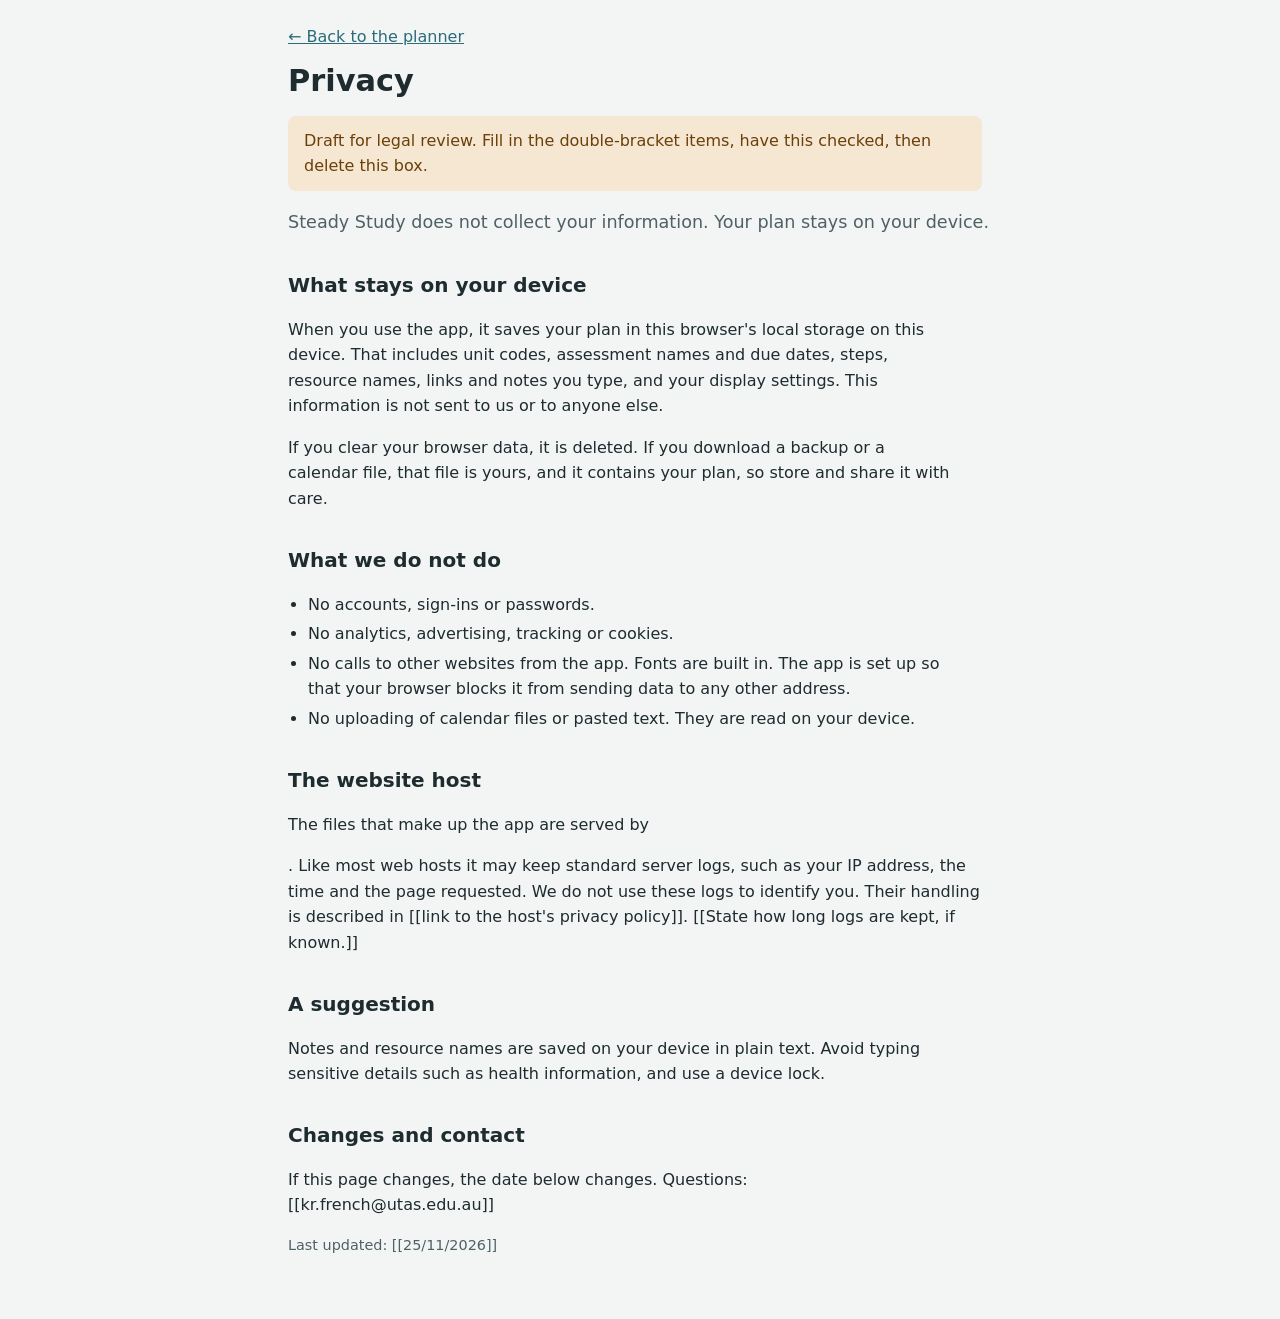
==== privacy.html @ 48f95076 "Add files via upload" ====
<!doctype html>
<html lang="en-AU">
<head>
<meta charset="utf-8">
<meta name="viewport" content="width=device-width, initial-scale=1, viewport-fit=cover">
<meta http-equiv="Content-Security-Policy" content="default-src 'self'; style-src 'self'; img-src 'self' data:; base-uri 'none'; form-action 'none'">
<meta name="theme-color" content="#F2F5F4" media="(prefers-color-scheme: light)">
<meta name="theme-color" content="#111A1C" media="(prefers-color-scheme: dark)">
<link rel="icon" href="icons/favicon.svg" type="image/svg+xml">
<link rel="stylesheet" href="page.css">
<title>Privacy - Steady Study</title>
<meta name="description" content="What Steady Study stores, where, and what it does not collect.">
</head>
<body>
<main class="doc">
  <a class="back" href="./">&larr; Back to the planner</a>
  <h1>Privacy</h1>
  <p class="draft">Draft for legal review. Fill in the double-bracket items, have this checked, then delete this box.</p>
  <p class="lede">Steady Study does not collect your information. Your plan stays on your device.</p>

  <h2>What stays on your device</h2>
  <p>When you use the app, it saves your plan in this browser's local storage on this device. That includes unit codes, assessment names and due dates, steps, resource names, links and notes you type, and your display settings. This information is not sent to us or to anyone else.</p>
  <p>If you clear your browser data, it is deleted. If you download a backup or a calendar file, that file is yours, and it contains your plan, so store and share it with care.</p>

  <h2>What we do not do</h2>
  <ul>
    <li>No accounts, sign-ins or passwords.</li>
    <li>No analytics, advertising, tracking or cookies.</li>
    <li>No calls to other websites from the app. Fonts are built in. The app is set up so that your browser blocks it from sending data to any other address.</li>
    <li>No uploading of calendar files or pasted text. They are read on your device.</li>
  </ul>

  <h2>The website host</h2>
  <p>The files that make up the app are served by <div [GitHUb]=""></div>. Like most web hosts it may keep standard server logs, such as your IP address, the time and the page requested. We do not use these logs to identify you. Their handling is described in [[link to the host's privacy policy]]. [[State how long logs are kept, if known.]]</p>

  <h2>A suggestion</h2>
  <p>Notes and resource names are saved on your device in plain text. Avoid typing sensitive details such as health information, and use a device lock.</p>

  <h2>Changes and contact</h2>
  <p>If this page changes, the date below changes. Questions: [[kr.french@utas.edu.au]]</p>
  <p class="updated">Last updated: [[25/11/2026]]</p>
</main>
</body>
</html>
---- page.css ----
/* Page chrome for the app shell and the About, Privacy and Terms pages. */
:root {
  --page-bg: #F2F5F4; --page-surface: #FFFFFF; --page-fg: #1E2B2F; --page-muted: #4F6166;
  --page-line: #CBD6D6; --page-accent: #2B6B7A; --page-warn-bg: #F6E7D2; --page-warn-fg: #6B3F08;
  --page-focus: #1A55C7;
  color-scheme: light dark;
}
@media (prefers-color-scheme: dark) {
  :root {
    --page-bg: #111A1C; --page-surface: #182427; --page-fg: #E4ECEC; --page-muted: #A9BDBF;
    --page-line: #2C4044; --page-accent: #7CC0CE; --page-warn-bg: #3A2C18; --page-warn-fg: #F0C48C;
    --page-focus: #8FB4FF;
  }
}
html, body { margin: 0; background: var(--page-bg); color: var(--page-fg); }
body { font-family: 'Segoe UI', system-ui, -apple-system, sans-serif; line-height: 1.6; }
.appwrap { padding: env(safe-area-inset-top, 0px) env(safe-area-inset-right, 0px) 0 env(safe-area-inset-left, 0px); }
.pagefoot { max-width: 1080px; margin: 0 auto; padding: 1.25rem 1.25rem calc(2rem + env(safe-area-inset-bottom, 0px)); color: var(--page-muted); font-size: .9rem; }
.pagefoot p { margin: 0 0 .5rem; }
.pagefoot nav { display: flex; flex-wrap: wrap; gap: .25rem 1.25rem; }
a { color: var(--page-accent); }
a:focus-visible, button:focus-visible { outline: 3px solid var(--page-focus); outline-offset: 2px; border-radius: 4px; }
.doc { max-width: 44rem; margin: 0 auto; padding: calc(1.5rem + env(safe-area-inset-top, 0px)) max(1.25rem, env(safe-area-inset-right, 0px)) calc(3rem + env(safe-area-inset-bottom, 0px)) max(1.25rem, env(safe-area-inset-left, 0px)); }
.doc h1 { font-size: 1.9rem; line-height: 1.25; margin: .25rem 0 .5rem; text-wrap: balance; }
.doc h2 { font-size: 1.25rem; margin: 2rem 0 .5rem; text-wrap: balance; }
.doc p, .doc li { max-width: 65ch; }
.doc ul { padding-left: 1.25rem; }
.doc li { margin: .25rem 0; }
.doc .back { display: inline-block; margin-bottom: .5rem; }
.doc .lede { font-size: 1.1rem; color: var(--page-muted); }
.doc .draft { background: var(--page-warn-bg); color: var(--page-warn-fg); border-radius: .5rem; padding: .75rem 1rem; margin: 1rem 0; }
.doc .callout { background: var(--page-surface); border: 1px solid var(--page-line); border-radius: .6rem; padding: .75rem 1rem; margin: 1rem 0; }
.doc code { background: var(--page-surface); border: 1px solid var(--page-line); border-radius: .25rem; padding: 0 .3rem; }
.doc .updated { color: var(--page-muted); font-size: .9rem; }
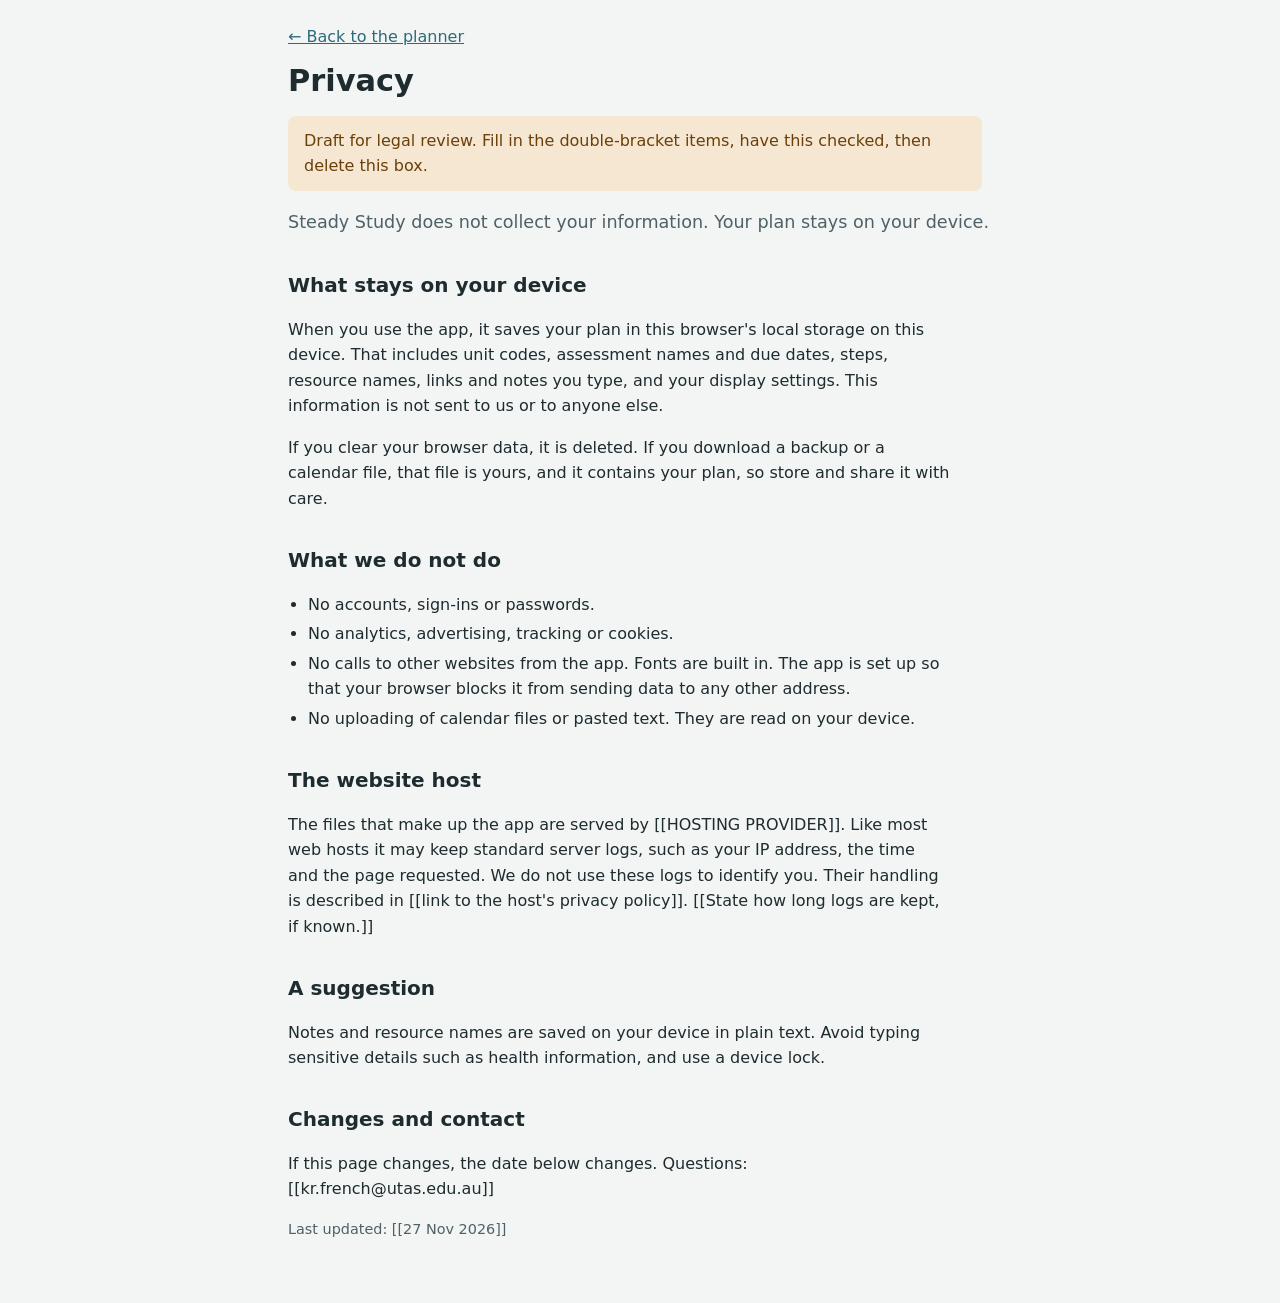
==== commit f76236e3: "Add files via upload Updated version of app" ====
--- a/privacy.html
+++ b/privacy.html
@@ -31,14 +31,14 @@
   </ul>
 
   <h2>The website host</h2>
-  <p>The files that make up the app are served by <div [GitHUb]=""></div>. Like most web hosts it may keep standard server logs, such as your IP address, the time and the page requested. We do not use these logs to identify you. Their handling is described in [[link to the host's privacy policy]]. [[State how long logs are kept, if known.]]</p>
+  <p>The files that make up the app are served by [[HOSTING PROVIDER]]. Like most web hosts it may keep standard server logs, such as your IP address, the time and the page requested. We do not use these logs to identify you. Their handling is described in [[link to the host's privacy policy]]. [[State how long logs are kept, if known.]]</p>
 
   <h2>A suggestion</h2>
   <p>Notes and resource names are saved on your device in plain text. Avoid typing sensitive details such as health information, and use a device lock.</p>
 
   <h2>Changes and contact</h2>
   <p>If this page changes, the date below changes. Questions: [[kr.french@utas.edu.au]]</p>
-  <p class="updated">Last updated: [[25/11/2026]]</p>
+  <p class="updated">Last updated: [[27 Nov 2026]]</p>
 </main>
 </body>
 </html>
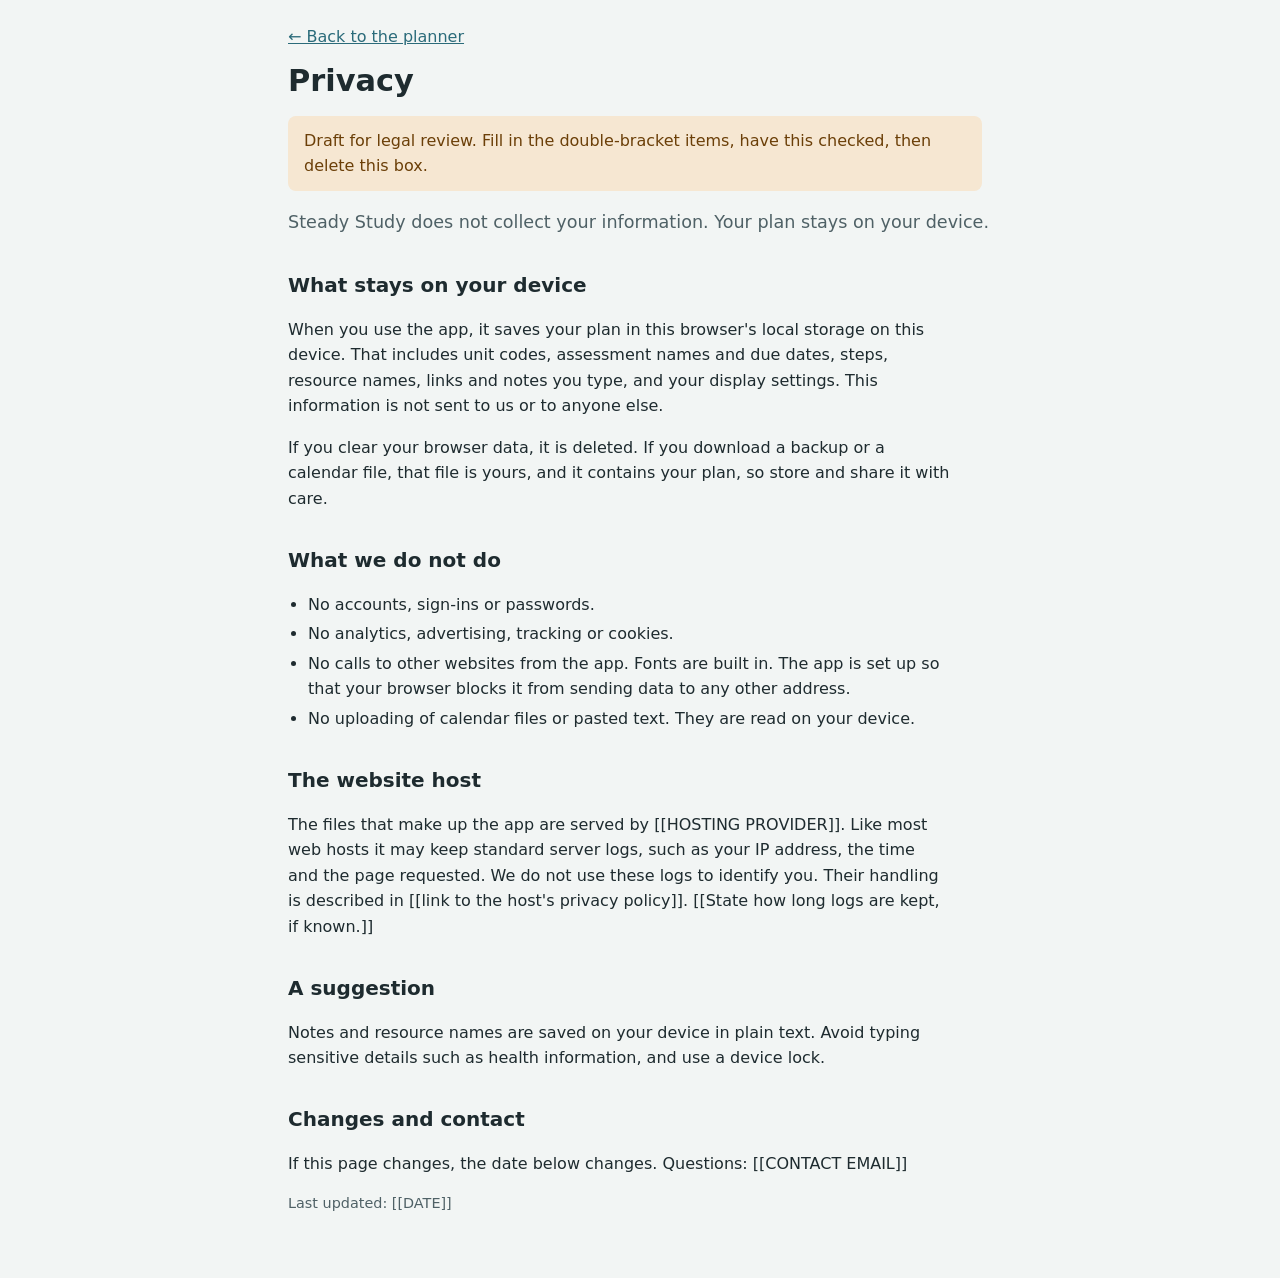
==== commit 62663dc4: "Add files via upload Updated version of app" ====
--- a/privacy.html
+++ b/privacy.html
@@ -37,8 +37,8 @@
   <p>Notes and resource names are saved on your device in plain text. Avoid typing sensitive details such as health information, and use a device lock.</p>
 
   <h2>Changes and contact</h2>
-  <p>If this page changes, the date below changes. Questions: [[kr.french@utas.edu.au]]</p>
-  <p class="updated">Last updated: [[27 Nov 2026]]</p>
+  <p>If this page changes, the date below changes. Questions: [[CONTACT EMAIL]]</p>
+  <p class="updated">Last updated: [[DATE]]</p>
 </main>
 </body>
 </html>
